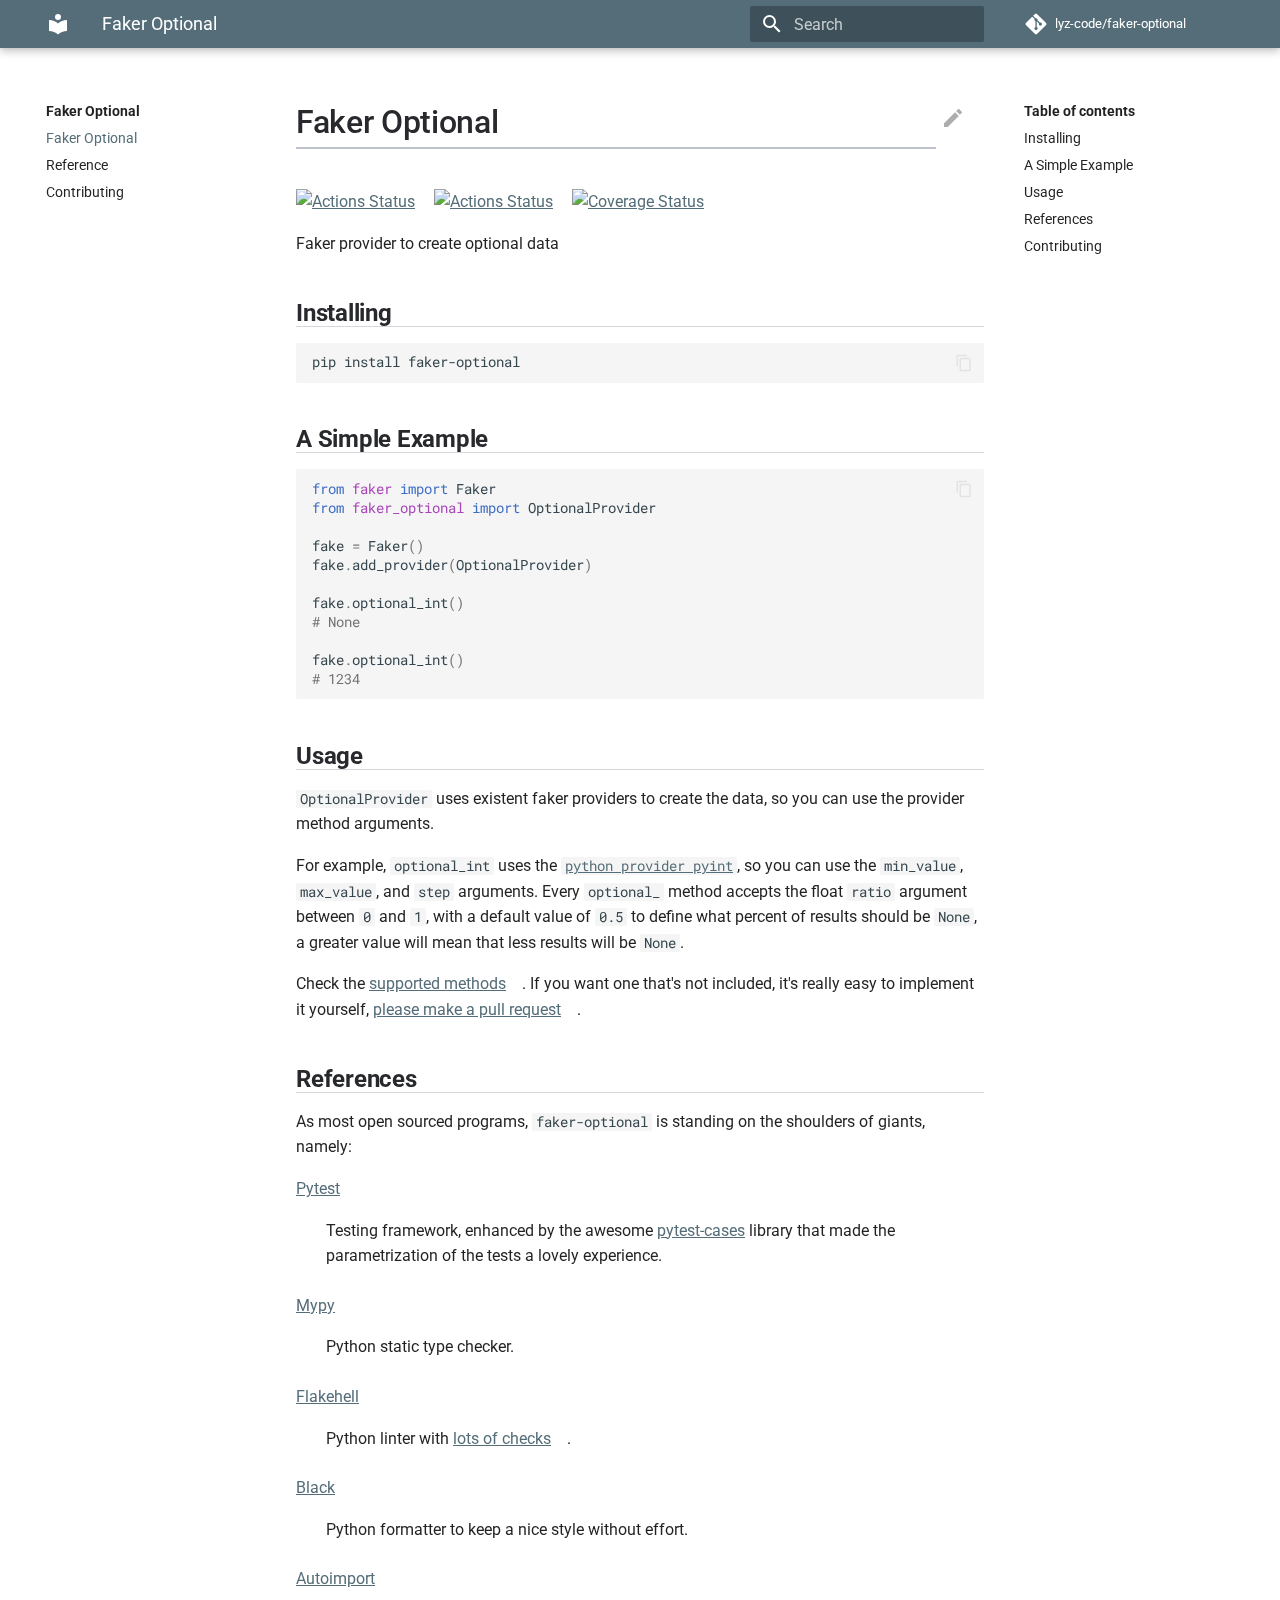
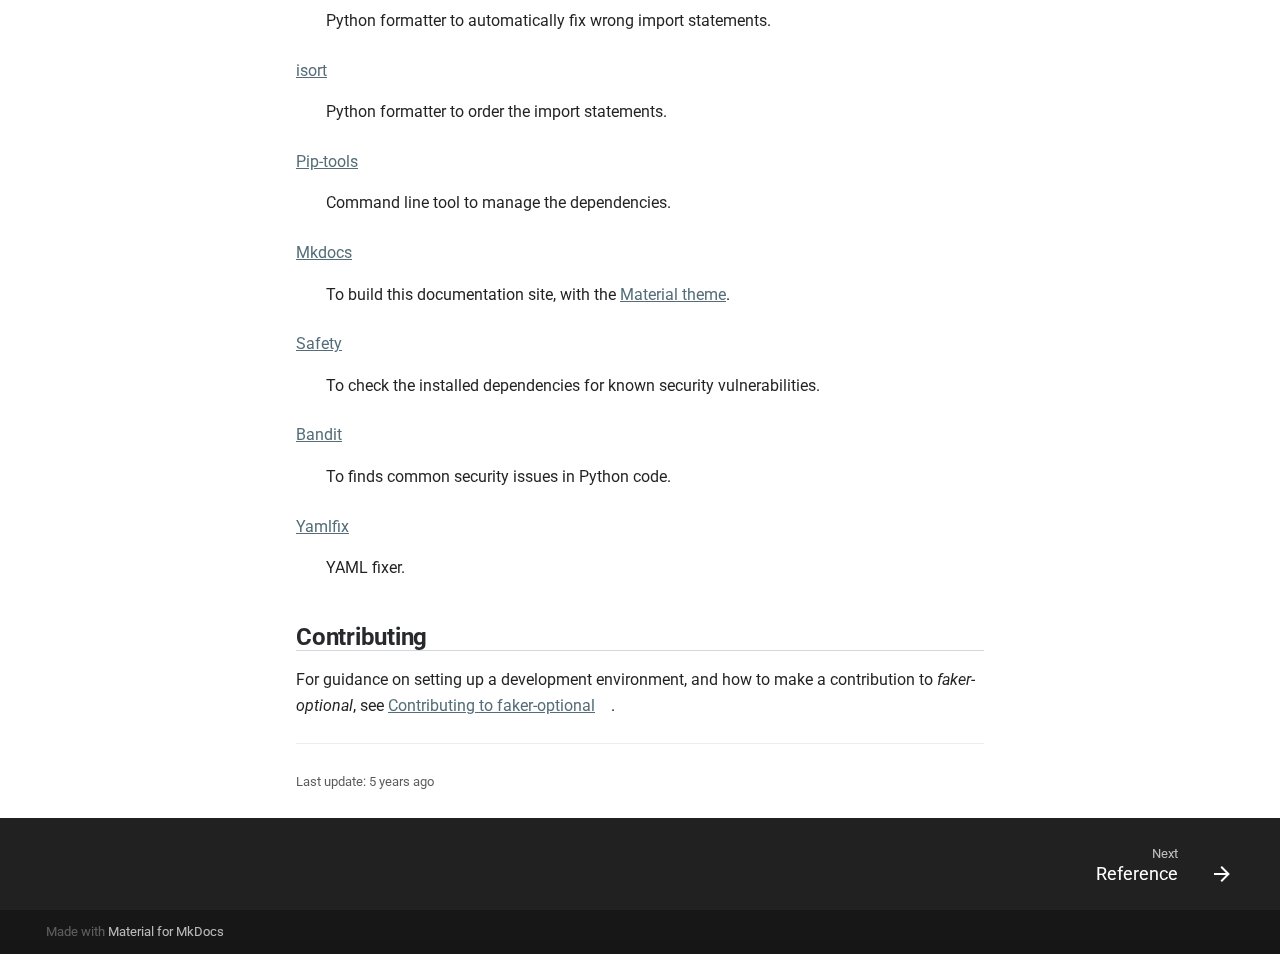
==== index.html @ ac02e81b "deploy: f1f6e47632d9cc00126938aa420ad3fcc6c29270" ====
<!doctype html><html lang=en class=no-js> <head><meta charset=utf-8><meta name=viewport content="width=device-width,initial-scale=1"><meta name=author content=Lyz><link href=https://lyz-code.github.io/faker-optional/ rel=canonical><link rel=icon href=assets/images/favicon.png><meta name=generator content="mkdocs-1.1.2, mkdocs-material-7.1.3"><title>Faker Optional</title><link rel=stylesheet href=assets/stylesheets/main.e35208c4.min.css><link rel=stylesheet href=assets/stylesheets/palette.ef6f36e2.min.css><meta name=theme-color content=#546d78><link rel=preconnect href=https://fonts.gstatic.com crossorigin><link rel=stylesheet href="https://fonts.googleapis.com/css?family=Roboto:300,400,400i,700%7CRoboto+Mono&display=fallback"><style>:root{--md-text-font-family:"Roboto";--md-code-font-family:"Roboto Mono"}</style><link rel=stylesheet href=css/timeago.css><link rel=stylesheet href=assets/_mkdocstrings.css><link rel=stylesheet href=stylesheets/extra.css><link rel=stylesheet href=stylesheets/links.css></head> <body dir=ltr data-md-color-scheme data-md-color-primary=blue-grey data-md-color-accent=light-blue> <script>function __prefix(e){return new URL(".",location).pathname+"."+e}function __get(e,t=localStorage){return JSON.parse(t.getItem(__prefix(e)))}</script> <input class=md-toggle data-md-toggle=drawer type=checkbox id=__drawer autocomplete=off> <input class=md-toggle data-md-toggle=search type=checkbox id=__search autocomplete=off> <label class=md-overlay for=__drawer></label> <div data-md-component=skip> <a href=#installing class=md-skip> Skip to content </a> </div> <div data-md-component=announce> </div> <header class=md-header data-md-component=header> <nav class="md-header__inner md-grid" aria-label=Header> <a href=. title="Faker Optional" class="md-header__button md-logo" aria-label="Faker Optional" data-md-component=logo> <svg xmlns=http://www.w3.org/2000/svg viewbox="0 0 24 24"><path d="M12 8a3 3 0 0 0 3-3 3 3 0 0 0-3-3 3 3 0 0 0-3 3 3 3 0 0 0 3 3m0 3.54C9.64 9.35 6.5 8 3 8v11c3.5 0 6.64 1.35 9 3.54 2.36-2.19 5.5-3.54 9-3.54V8c-3.5 0-6.64 1.35-9 3.54z"/></svg> </a> <label class="md-header__button md-icon" for=__drawer> <svg xmlns=http://www.w3.org/2000/svg viewbox="0 0 24 24"><path d="M3 6h18v2H3V6m0 5h18v2H3v-2m0 5h18v2H3v-2z"/></svg> </label> <div class=md-header__title data-md-component=header-title> <div class=md-header__ellipsis> <div class=md-header__topic> <span class=md-ellipsis> Faker Optional </span> </div> <div class=md-header__topic data-md-component=header-topic> <span class=md-ellipsis> Faker Optional </span> </div> </div> </div> <label class="md-header__button md-icon" for=__search> <svg xmlns=http://www.w3.org/2000/svg viewbox="0 0 24 24"><path d="M9.5 3A6.5 6.5 0 0 1 16 9.5c0 1.61-.59 3.09-1.56 4.23l.27.27h.79l5 5-1.5 1.5-5-5v-.79l-.27-.27A6.516 6.516 0 0 1 9.5 16 6.5 6.5 0 0 1 3 9.5 6.5 6.5 0 0 1 9.5 3m0 2C7 5 5 7 5 9.5S7 14 9.5 14 14 12 14 9.5 12 5 9.5 5z"/></svg> </label> <div class=md-search data-md-component=search role=dialog> <label class=md-search__overlay for=__search></label> <div class=md-search__inner role=search> <form class=md-search__form name=search> <input type=text class=md-search__input name=query aria-label=Search placeholder=Search autocapitalize=off autocorrect=off autocomplete=off spellcheck=false data-md-component=search-query data-md-state=active required> <label class="md-search__icon md-icon" for=__search> <svg xmlns=http://www.w3.org/2000/svg viewbox="0 0 24 24"><path d="M9.5 3A6.5 6.5 0 0 1 16 9.5c0 1.61-.59 3.09-1.56 4.23l.27.27h.79l5 5-1.5 1.5-5-5v-.79l-.27-.27A6.516 6.516 0 0 1 9.5 16 6.5 6.5 0 0 1 3 9.5 6.5 6.5 0 0 1 9.5 3m0 2C7 5 5 7 5 9.5S7 14 9.5 14 14 12 14 9.5 12 5 9.5 5z"/></svg> <svg xmlns=http://www.w3.org/2000/svg viewbox="0 0 24 24"><path d="M20 11v2H8l5.5 5.5-1.42 1.42L4.16 12l7.92-7.92L13.5 5.5 8 11h12z"/></svg> </label> <button type=reset class="md-search__icon md-icon" aria-label=Clear tabindex=-1> <svg xmlns=http://www.w3.org/2000/svg viewbox="0 0 24 24"><path d="M19 6.41 17.59 5 12 10.59 6.41 5 5 6.41 10.59 12 5 17.59 6.41 19 12 13.41 17.59 19 19 17.59 13.41 12 19 6.41z"/></svg> </button> </form> <div class=md-search__output> <div class=md-search__scrollwrap data-md-scrollfix> <div class=md-search-result data-md-component=search-result> <div class=md-search-result__meta> Initializing search </div> <ol class=md-search-result__list></ol> </div> </div> </div> </div> </div> <div class=md-header__source> <a href=https://github.com/lyz-code/faker-optional/ title="Go to repository" class=md-source data-md-component=source> <div class="md-source__icon md-icon"> <svg xmlns=http://www.w3.org/2000/svg viewbox="0 0 448 512"><path d="M439.55 236.05 244 40.45a28.87 28.87 0 0 0-40.81 0l-40.66 40.63 51.52 51.52c27.06-9.14 52.68 16.77 43.39 43.68l49.66 49.66c34.23-11.8 61.18 31 35.47 56.69-26.49 26.49-70.21-2.87-56-37.34L240.22 199v121.85c25.3 12.54 22.26 41.85 9.08 55a34.34 34.34 0 0 1-48.55 0c-17.57-17.6-11.07-46.91 11.25-56v-123c-20.8-8.51-24.6-30.74-18.64-45L142.57 101 8.45 235.14a28.86 28.86 0 0 0 0 40.81l195.61 195.6a28.86 28.86 0 0 0 40.8 0l194.69-194.69a28.86 28.86 0 0 0 0-40.81z"/></svg> </div> <div class=md-source__repository> lyz-code/faker-optional </div> </a> </div> </nav> </header> <div class=md-container data-md-component=container> <main class=md-main data-md-component=main> <div class="md-main__inner md-grid"> <div class="md-sidebar md-sidebar--primary" data-md-component=sidebar data-md-type=navigation> <div class=md-sidebar__scrollwrap> <div class=md-sidebar__inner> <nav class="md-nav md-nav--primary" aria-label=Navigation data-md-level=0> <label class=md-nav__title for=__drawer> <a href=. title="Faker Optional" class="md-nav__button md-logo" aria-label="Faker Optional" data-md-component=logo> <svg xmlns=http://www.w3.org/2000/svg viewbox="0 0 24 24"><path d="M12 8a3 3 0 0 0 3-3 3 3 0 0 0-3-3 3 3 0 0 0-3 3 3 3 0 0 0 3 3m0 3.54C9.64 9.35 6.5 8 3 8v11c3.5 0 6.64 1.35 9 3.54 2.36-2.19 5.5-3.54 9-3.54V8c-3.5 0-6.64 1.35-9 3.54z"/></svg> </a> Faker Optional </label> <div class=md-nav__source> <a href=https://github.com/lyz-code/faker-optional/ title="Go to repository" class=md-source data-md-component=source> <div class="md-source__icon md-icon"> <svg xmlns=http://www.w3.org/2000/svg viewbox="0 0 448 512"><path d="M439.55 236.05 244 40.45a28.87 28.87 0 0 0-40.81 0l-40.66 40.63 51.52 51.52c27.06-9.14 52.68 16.77 43.39 43.68l49.66 49.66c34.23-11.8 61.18 31 35.47 56.69-26.49 26.49-70.21-2.87-56-37.34L240.22 199v121.85c25.3 12.54 22.26 41.85 9.08 55a34.34 34.34 0 0 1-48.55 0c-17.57-17.6-11.07-46.91 11.25-56v-123c-20.8-8.51-24.6-30.74-18.64-45L142.57 101 8.45 235.14a28.86 28.86 0 0 0 0 40.81l195.61 195.6a28.86 28.86 0 0 0 40.8 0l194.69-194.69a28.86 28.86 0 0 0 0-40.81z"/></svg> </div> <div class=md-source__repository> lyz-code/faker-optional </div> </a> </div> <ul class=md-nav__list data-md-scrollfix> <li class="md-nav__item md-nav__item--active"> <input class="md-nav__toggle md-toggle" data-md-toggle=toc type=checkbox id=__toc> <label class="md-nav__link md-nav__link--active" for=__toc> <span class="md-nav__icon md-icon"></span> Faker Optional </label> <a href=. class="md-nav__link md-nav__link--active"> Faker Optional </a> <nav class="md-nav md-nav--secondary" aria-label="Table of contents"> <label class=md-nav__title for=__toc> <span class="md-nav__icon md-icon"></span> Table of contents </label> <ul class=md-nav__list data-md-component=toc data-md-scrollfix> <li class=md-nav__item> <a href=#installing class=md-nav__link> Installing </a> </li> <li class=md-nav__item> <a href=#a-simple-example class=md-nav__link> A Simple Example </a> </li> <li class=md-nav__item> <a href=#usage class=md-nav__link> Usage </a> </li> <li class=md-nav__item> <a href=#references class=md-nav__link> References </a> </li> <li class=md-nav__item> <a href=#contributing class=md-nav__link> Contributing </a> </li> </ul> </nav> </li> <li class=md-nav__item> <a href=reference/ class=md-nav__link> Reference </a> </li> <li class=md-nav__item> <a href=contributing/ class=md-nav__link> Contributing </a> </li> </ul> </nav> </div> </div> </div> <div class="md-sidebar md-sidebar--secondary" data-md-component=sidebar data-md-type=toc> <div class=md-sidebar__scrollwrap> <div class=md-sidebar__inner> <nav class="md-nav md-nav--secondary" aria-label="Table of contents"> <label class=md-nav__title for=__toc> <span class="md-nav__icon md-icon"></span> Table of contents </label> <ul class=md-nav__list data-md-component=toc data-md-scrollfix> <li class=md-nav__item> <a href=#installing class=md-nav__link> Installing </a> </li> <li class=md-nav__item> <a href=#a-simple-example class=md-nav__link> A Simple Example </a> </li> <li class=md-nav__item> <a href=#usage class=md-nav__link> Usage </a> </li> <li class=md-nav__item> <a href=#references class=md-nav__link> References </a> </li> <li class=md-nav__item> <a href=#contributing class=md-nav__link> Contributing </a> </li> </ul> </nav> </div> </div> </div> <div class=md-content data-md-component=content> <article class="md-content__inner md-typeset"> <a href=https://github.com/lyz-code/faker-optional/edit/master/docs/index.md title="Edit this page" class="md-content__button md-icon"> <svg xmlns=http://www.w3.org/2000/svg viewbox="0 0 24 24"><path d="M20.71 7.04c.39-.39.39-1.04 0-1.41l-2.34-2.34c-.37-.39-1.02-.39-1.41 0l-1.84 1.83 3.75 3.75M3 17.25V21h3.75L17.81 9.93l-3.75-3.75L3 17.25z"/></svg> </a> <h1>Faker Optional</h1> <p><a href=https://github.com/lyz-code/faker-optional/actions><img alt="Actions Status" src=https://github.com/lyz-code/faker-optional/workflows/Tests/badge.svg></a> <a href=https://github.com/lyz-code/faker-optional/actions><img alt="Actions Status" src=https://github.com/lyz-code/faker-optional/workflows/Build/badge.svg></a> <a href="https://coveralls.io/github/lyz-code/faker-optional?branch=master"><img alt="Coverage Status" src="https://coveralls.io/repos/github/lyz-code/faker-optional/badge.svg?branch=master"></a></p> <p>Faker provider to create optional data</p> <h2 id=installing>Installing<a class=headerlink href=#installing title="Permanent link">&para;</a></h2> <div class=highlight><pre><span></span><code>pip install faker-optional
</code></pre></div> <h2 id=a-simple-example>A Simple Example<a class=headerlink href=#a-simple-example title="Permanent link">&para;</a></h2> <div class=highlight><pre><span></span><code><span class=kn>from</span> <span class=nn>faker</span> <span class=kn>import</span> <span class=n>Faker</span>
<span class=kn>from</span> <span class=nn>faker_optional</span> <span class=kn>import</span> <span class=n>OptionalProvider</span>

<span class=n>fake</span> <span class=o>=</span> <span class=n>Faker</span><span class=p>()</span>
<span class=n>fake</span><span class=o>.</span><span class=n>add_provider</span><span class=p>(</span><span class=n>OptionalProvider</span><span class=p>)</span>

<span class=n>fake</span><span class=o>.</span><span class=n>optional_int</span><span class=p>()</span>
<span class=c1># None</span>

<span class=n>fake</span><span class=o>.</span><span class=n>optional_int</span><span class=p>()</span>
<span class=c1># 1234</span>
</code></pre></div> <h2 id=usage>Usage<a class=headerlink href=#usage title="Permanent link">&para;</a></h2> <p><code>OptionalProvider</code> uses existent faker providers to create the data, so you can use the provider method arguments.</p> <p>For example, <code>optional_int</code> uses the <a href=https://faker.readthedocs.io/en/master/providers/faker.providers.python.html#faker.providers.python.Provider.pyint><code>python provider pyint</code></a>, so you can use the <code>min_value</code>, <code>max_value</code>, and <code>step</code> arguments. Every <code>optional_</code> method accepts the float <code>ratio</code> argument between <code>0</code> and <code>1</code>, with a default value of <code>0.5</code> to define what percent of results should be <code>None</code>, a greater value will mean that less results will be <code>None</code>.</p> <p>Check the <a href=reference/ >supported methods</a>. If you want one that's not included, it's really easy to implement it yourself, <a href=contributing/ >please make a pull request</a>.</p> <h2 id=references>References<a class=headerlink href=#references title="Permanent link">&para;</a></h2> <p>As most open sourced programs, <code>faker-optional</code> is standing on the shoulders of giants, namely:</p> <dl> <dt><a href=https://docs.pytest.org/en/latest>Pytest</a></dt> <dd>Testing framework, enhanced by the awesome <a href=https://smarie.github.io/python-pytest-cases/ >pytest-cases</a> library that made the parametrization of the tests a lovely experience.</dd> <dt><a href=https://mypy.readthedocs.io/en/stable/ >Mypy</a></dt> <dd>Python static type checker.</dd> <dt><a href=https://github.com/life4/flakehell>Flakehell</a></dt> <dd>Python linter with <a href=https://lyz-code.github.io/blue-book/devops/flakehell/#plugins>lots of checks</a>.</dd> <dt><a href=https://black.readthedocs.io/en/stable/ >Black</a></dt> <dd>Python formatter to keep a nice style without effort.</dd> <dt><a href=https://github.com/lyz-code/autoimport>Autoimport</a></dt> <dd>Python formatter to automatically fix wrong import statements.</dd> <dt><a href=https://github.com/timothycrosley/isort>isort</a></dt> <dd>Python formatter to order the import statements.</dd> <dt><a href=https://github.com/jazzband/pip-tools>Pip-tools</a></dt> <dd>Command line tool to manage the dependencies.</dd> <dt><a href=https://www.mkdocs.org/ >Mkdocs</a></dt> <dd>To build this documentation site, with the <a href=https://squidfunk.github.io/mkdocs-material>Material theme</a>.</dd> <dt><a href=https://github.com/pyupio/safety>Safety</a></dt> <dd>To check the installed dependencies for known security vulnerabilities.</dd> <dt><a href=https://bandit.readthedocs.io/en/latest/ >Bandit</a></dt> <dd>To finds common security issues in Python code.</dd> <dt><a href=https://github.com/lyz-code/yamlfix>Yamlfix</a></dt> <dd>YAML fixer.</dd> </dl> <h2 id=contributing>Contributing<a class=headerlink href=#contributing title="Permanent link">&para;</a></h2> <p>For guidance on setting up a development environment, and how to make a contribution to <em>faker-optional</em>, see <a href=https://lyz-code.github.io/faker-optional/contributing>Contributing to faker-optional</a>.</p> <hr> <div class=md-source-date> <small> Last update: <span class="git-revision-date-localized-plugin git-revision-date-localized-plugin-timeago"><span class=timeago datetime=2021-04-25T13:46:10+00:00 locale=en></span></span><span class="git-revision-date-localized-plugin git-revision-date-localized-plugin-iso_date">2021-04-25</span> </small> </div> </article> </div> </div> </main> <footer class=md-footer> <nav class="md-footer__inner md-grid" aria-label=Footer> <a href=reference/ class="md-footer__link md-footer__link--next" rel=next> <div class=md-footer__title> <div class=md-ellipsis> <span class=md-footer__direction> Next </span> Reference </div> </div> <div class="md-footer__button md-icon"> <svg xmlns=http://www.w3.org/2000/svg viewbox="0 0 24 24"><path d="M4 11v2h12l-5.5 5.5 1.42 1.42L19.84 12l-7.92-7.92L10.5 5.5 16 11H4z"/></svg> </div> </a> </nav> <div class="md-footer-meta md-typeset"> <div class="md-footer-meta__inner md-grid"> <div class=md-footer-copyright> Made with <a href=https://squidfunk.github.io/mkdocs-material/ target=_blank rel=noopener> Material for MkDocs </a> </div> </div> </div> </footer> </div> <div class=md-dialog data-md-component=dialog> <div class="md-dialog__inner md-typeset"></div> </div> <script id=__config type=application/json>{"base": ".", "features": ["navigation.instant"], "translations": {"clipboard.copy": "Copy to clipboard", "clipboard.copied": "Copied to clipboard", "search.config.lang": "en", "search.config.pipeline": "trimmer, stopWordFilter", "search.config.separator": "[\\s\\-]+", "search.placeholder": "Search", "search.result.placeholder": "Type to start searching", "search.result.none": "No matching documents", "search.result.one": "1 matching document", "search.result.other": "# matching documents", "search.result.more.one": "1 more on this page", "search.result.more.other": "# more on this page", "search.result.term.missing": "Missing"}, "search": "assets/javascripts/workers/search.fe42c31b.min.js", "version": null}</script> <script src=assets/javascripts/bundle.4ea5477f.min.js></script> <script src=js/timeago.min.js></script> <script src=js/timeago_mkdocs_material.js></script> </body> </html>
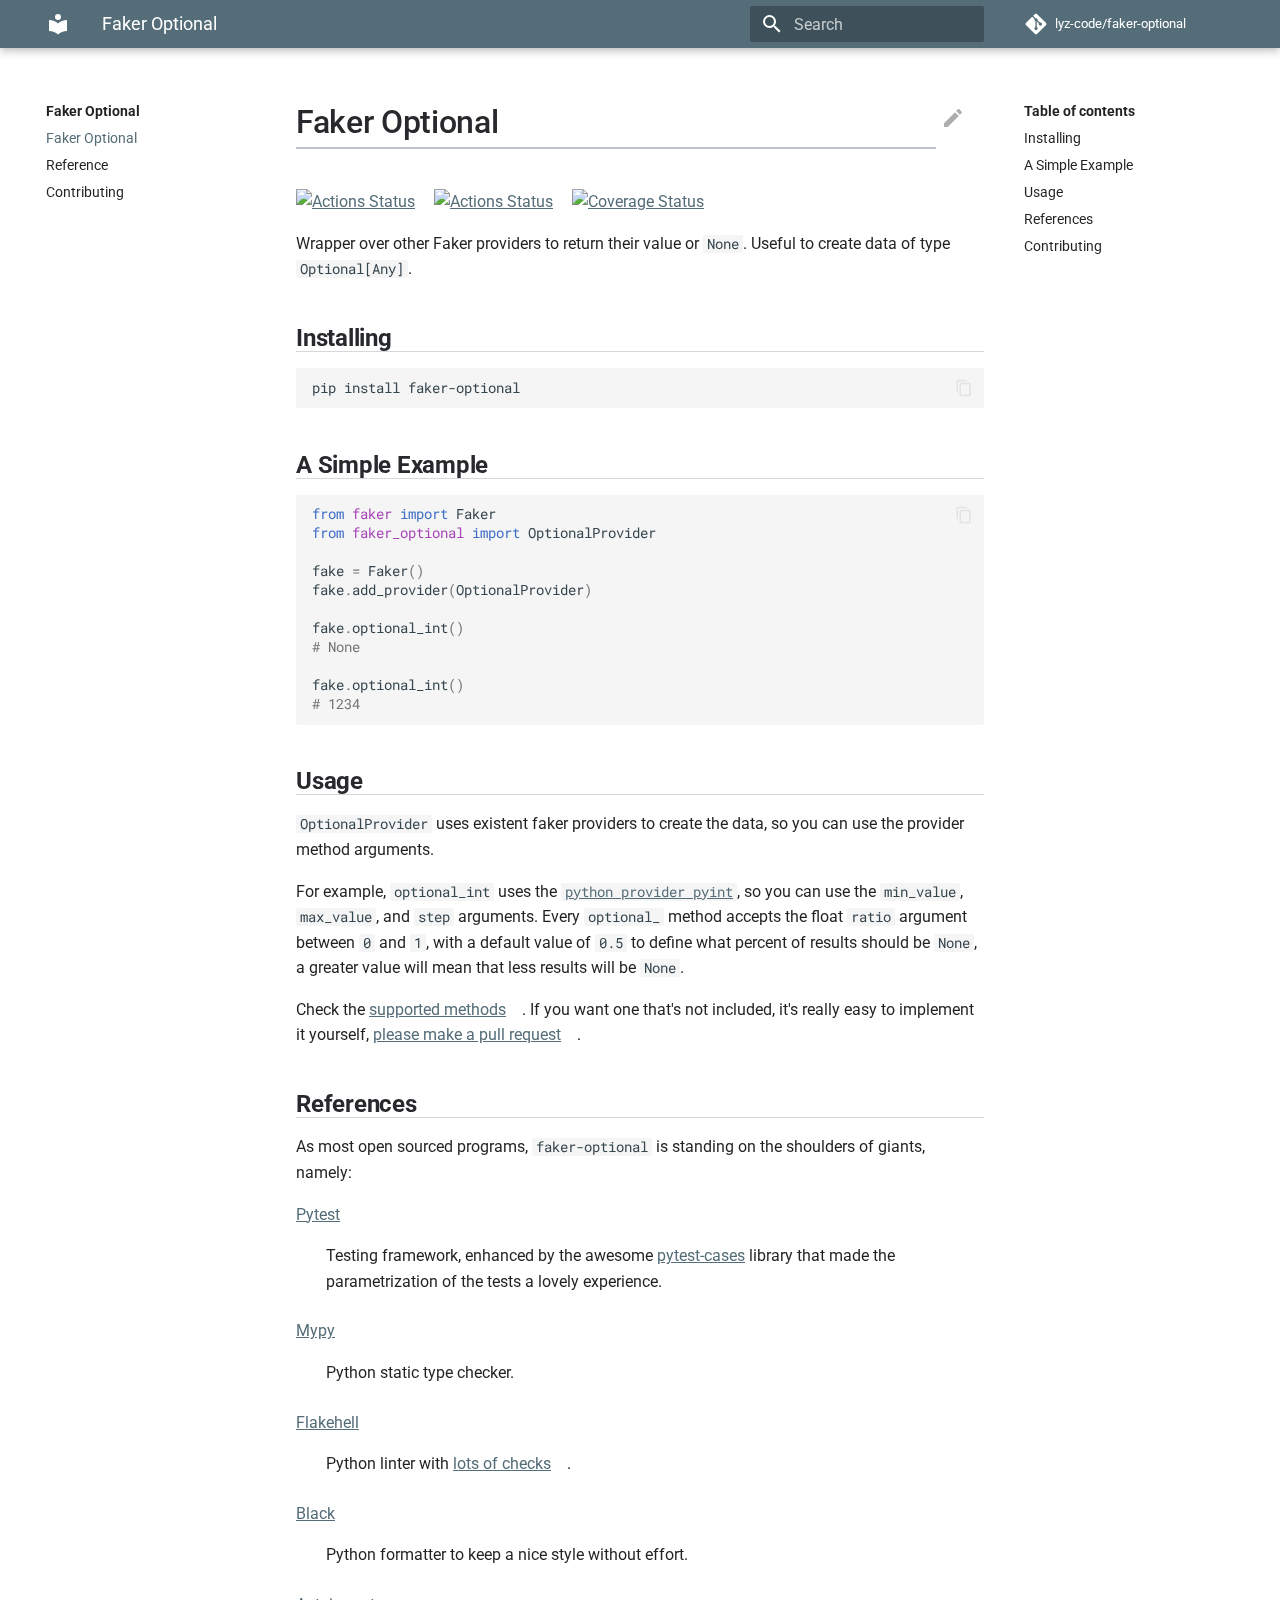
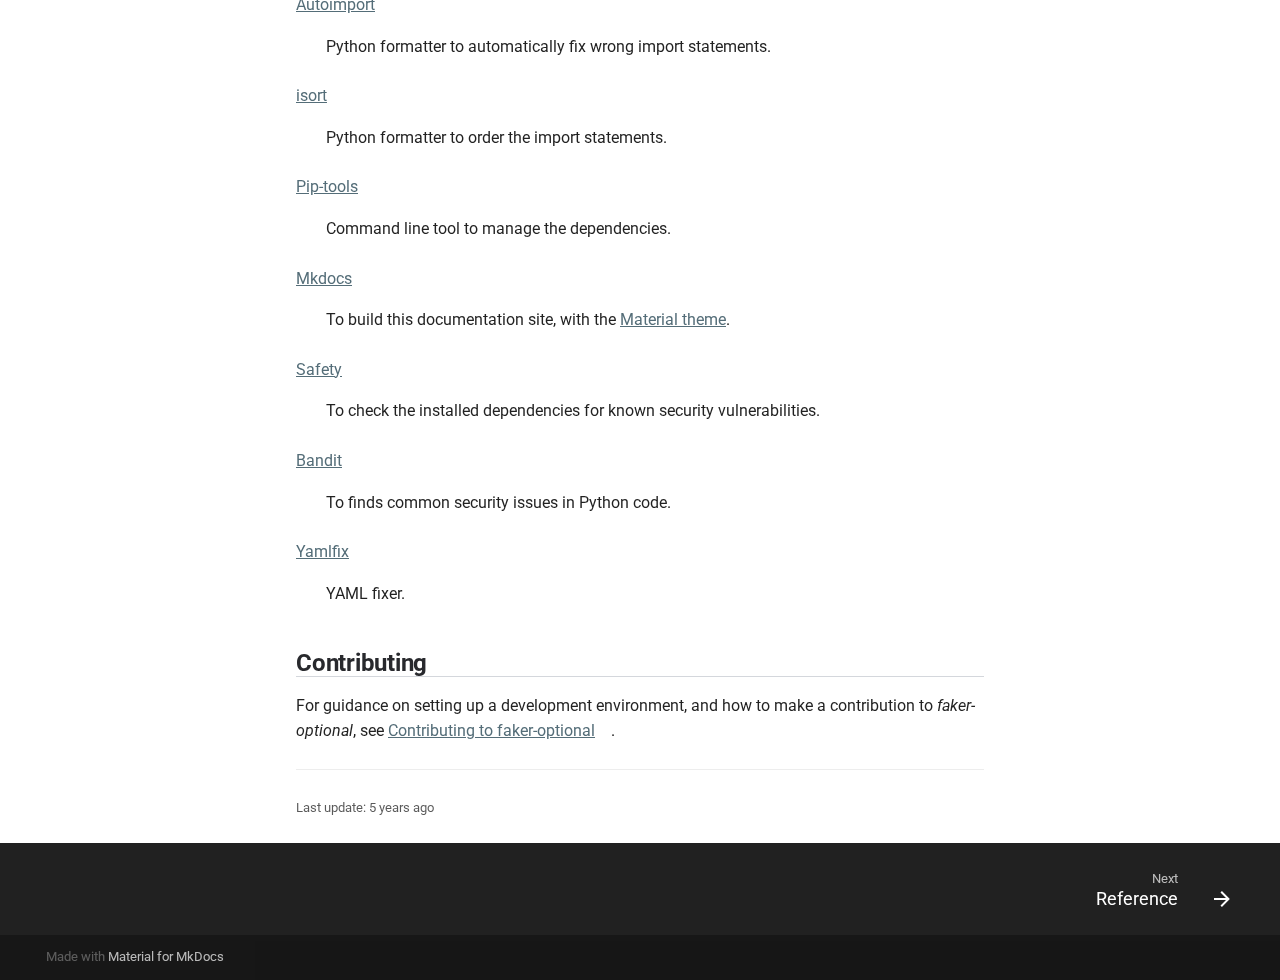
==== commit 80925662: "deploy: a18119396af9d27dcc4d54a76c388aeef1f37b7b" ====
--- a/index.html
+++ b/index.html
@@ -1,4 +1,4 @@
-<!doctype html><html lang=en class=no-js> <head><meta charset=utf-8><meta name=viewport content="width=device-width,initial-scale=1"><meta name=author content=Lyz><link href=https://lyz-code.github.io/faker-optional/ rel=canonical><link rel=icon href=assets/images/favicon.png><meta name=generator content="mkdocs-1.1.2, mkdocs-material-7.1.3"><title>Faker Optional</title><link rel=stylesheet href=assets/stylesheets/main.e35208c4.min.css><link rel=stylesheet href=assets/stylesheets/palette.ef6f36e2.min.css><meta name=theme-color content=#546d78><link rel=preconnect href=https://fonts.gstatic.com crossorigin><link rel=stylesheet href="https://fonts.googleapis.com/css?family=Roboto:300,400,400i,700%7CRoboto+Mono&display=fallback"><style>:root{--md-text-font-family:"Roboto";--md-code-font-family:"Roboto Mono"}</style><link rel=stylesheet href=css/timeago.css><link rel=stylesheet href=assets/_mkdocstrings.css><link rel=stylesheet href=stylesheets/extra.css><link rel=stylesheet href=stylesheets/links.css></head> <body dir=ltr data-md-color-scheme data-md-color-primary=blue-grey data-md-color-accent=light-blue> <script>function __prefix(e){return new URL(".",location).pathname+"."+e}function __get(e,t=localStorage){return JSON.parse(t.getItem(__prefix(e)))}</script> <input class=md-toggle data-md-toggle=drawer type=checkbox id=__drawer autocomplete=off> <input class=md-toggle data-md-toggle=search type=checkbox id=__search autocomplete=off> <label class=md-overlay for=__drawer></label> <div data-md-component=skip> <a href=#installing class=md-skip> Skip to content </a> </div> <div data-md-component=announce> </div> <header class=md-header data-md-component=header> <nav class="md-header__inner md-grid" aria-label=Header> <a href=. title="Faker Optional" class="md-header__button md-logo" aria-label="Faker Optional" data-md-component=logo> <svg xmlns=http://www.w3.org/2000/svg viewbox="0 0 24 24"><path d="M12 8a3 3 0 0 0 3-3 3 3 0 0 0-3-3 3 3 0 0 0-3 3 3 3 0 0 0 3 3m0 3.54C9.64 9.35 6.5 8 3 8v11c3.5 0 6.64 1.35 9 3.54 2.36-2.19 5.5-3.54 9-3.54V8c-3.5 0-6.64 1.35-9 3.54z"/></svg> </a> <label class="md-header__button md-icon" for=__drawer> <svg xmlns=http://www.w3.org/2000/svg viewbox="0 0 24 24"><path d="M3 6h18v2H3V6m0 5h18v2H3v-2m0 5h18v2H3v-2z"/></svg> </label> <div class=md-header__title data-md-component=header-title> <div class=md-header__ellipsis> <div class=md-header__topic> <span class=md-ellipsis> Faker Optional </span> </div> <div class=md-header__topic data-md-component=header-topic> <span class=md-ellipsis> Faker Optional </span> </div> </div> </div> <label class="md-header__button md-icon" for=__search> <svg xmlns=http://www.w3.org/2000/svg viewbox="0 0 24 24"><path d="M9.5 3A6.5 6.5 0 0 1 16 9.5c0 1.61-.59 3.09-1.56 4.23l.27.27h.79l5 5-1.5 1.5-5-5v-.79l-.27-.27A6.516 6.516 0 0 1 9.5 16 6.5 6.5 0 0 1 3 9.5 6.5 6.5 0 0 1 9.5 3m0 2C7 5 5 7 5 9.5S7 14 9.5 14 14 12 14 9.5 12 5 9.5 5z"/></svg> </label> <div class=md-search data-md-component=search role=dialog> <label class=md-search__overlay for=__search></label> <div class=md-search__inner role=search> <form class=md-search__form name=search> <input type=text class=md-search__input name=query aria-label=Search placeholder=Search autocapitalize=off autocorrect=off autocomplete=off spellcheck=false data-md-component=search-query data-md-state=active required> <label class="md-search__icon md-icon" for=__search> <svg xmlns=http://www.w3.org/2000/svg viewbox="0 0 24 24"><path d="M9.5 3A6.5 6.5 0 0 1 16 9.5c0 1.61-.59 3.09-1.56 4.23l.27.27h.79l5 5-1.5 1.5-5-5v-.79l-.27-.27A6.516 6.516 0 0 1 9.5 16 6.5 6.5 0 0 1 3 9.5 6.5 6.5 0 0 1 9.5 3m0 2C7 5 5 7 5 9.5S7 14 9.5 14 14 12 14 9.5 12 5 9.5 5z"/></svg> <svg xmlns=http://www.w3.org/2000/svg viewbox="0 0 24 24"><path d="M20 11v2H8l5.5 5.5-1.42 1.42L4.16 12l7.92-7.92L13.5 5.5 8 11h12z"/></svg> </label> <button type=reset class="md-search__icon md-icon" aria-label=Clear tabindex=-1> <svg xmlns=http://www.w3.org/2000/svg viewbox="0 0 24 24"><path d="M19 6.41 17.59 5 12 10.59 6.41 5 5 6.41 10.59 12 5 17.59 6.41 19 12 13.41 17.59 19 19 17.59 13.41 12 19 6.41z"/></svg> </button> </form> <div class=md-search__output> <div class=md-search__scrollwrap data-md-scrollfix> <div class=md-search-result data-md-component=search-result> <div class=md-search-result__meta> Initializing search </div> <ol class=md-search-result__list></ol> </div> </div> </div> </div> </div> <div class=md-header__source> <a href=https://github.com/lyz-code/faker-optional/ title="Go to repository" class=md-source data-md-component=source> <div class="md-source__icon md-icon"> <svg xmlns=http://www.w3.org/2000/svg viewbox="0 0 448 512"><path d="M439.55 236.05 244 40.45a28.87 28.87 0 0 0-40.81 0l-40.66 40.63 51.52 51.52c27.06-9.14 52.68 16.77 43.39 43.68l49.66 49.66c34.23-11.8 61.18 31 35.47 56.69-26.49 26.49-70.21-2.87-56-37.34L240.22 199v121.85c25.3 12.54 22.26 41.85 9.08 55a34.34 34.34 0 0 1-48.55 0c-17.57-17.6-11.07-46.91 11.25-56v-123c-20.8-8.51-24.6-30.74-18.64-45L142.57 101 8.45 235.14a28.86 28.86 0 0 0 0 40.81l195.61 195.6a28.86 28.86 0 0 0 40.8 0l194.69-194.69a28.86 28.86 0 0 0 0-40.81z"/></svg> </div> <div class=md-source__repository> lyz-code/faker-optional </div> </a> </div> </nav> </header> <div class=md-container data-md-component=container> <main class=md-main data-md-component=main> <div class="md-main__inner md-grid"> <div class="md-sidebar md-sidebar--primary" data-md-component=sidebar data-md-type=navigation> <div class=md-sidebar__scrollwrap> <div class=md-sidebar__inner> <nav class="md-nav md-nav--primary" aria-label=Navigation data-md-level=0> <label class=md-nav__title for=__drawer> <a href=. title="Faker Optional" class="md-nav__button md-logo" aria-label="Faker Optional" data-md-component=logo> <svg xmlns=http://www.w3.org/2000/svg viewbox="0 0 24 24"><path d="M12 8a3 3 0 0 0 3-3 3 3 0 0 0-3-3 3 3 0 0 0-3 3 3 3 0 0 0 3 3m0 3.54C9.64 9.35 6.5 8 3 8v11c3.5 0 6.64 1.35 9 3.54 2.36-2.19 5.5-3.54 9-3.54V8c-3.5 0-6.64 1.35-9 3.54z"/></svg> </a> Faker Optional </label> <div class=md-nav__source> <a href=https://github.com/lyz-code/faker-optional/ title="Go to repository" class=md-source data-md-component=source> <div class="md-source__icon md-icon"> <svg xmlns=http://www.w3.org/2000/svg viewbox="0 0 448 512"><path d="M439.55 236.05 244 40.45a28.87 28.87 0 0 0-40.81 0l-40.66 40.63 51.52 51.52c27.06-9.14 52.68 16.77 43.39 43.68l49.66 49.66c34.23-11.8 61.18 31 35.47 56.69-26.49 26.49-70.21-2.87-56-37.34L240.22 199v121.85c25.3 12.54 22.26 41.85 9.08 55a34.34 34.34 0 0 1-48.55 0c-17.57-17.6-11.07-46.91 11.25-56v-123c-20.8-8.51-24.6-30.74-18.64-45L142.57 101 8.45 235.14a28.86 28.86 0 0 0 0 40.81l195.61 195.6a28.86 28.86 0 0 0 40.8 0l194.69-194.69a28.86 28.86 0 0 0 0-40.81z"/></svg> </div> <div class=md-source__repository> lyz-code/faker-optional </div> </a> </div> <ul class=md-nav__list data-md-scrollfix> <li class="md-nav__item md-nav__item--active"> <input class="md-nav__toggle md-toggle" data-md-toggle=toc type=checkbox id=__toc> <label class="md-nav__link md-nav__link--active" for=__toc> <span class="md-nav__icon md-icon"></span> Faker Optional </label> <a href=. class="md-nav__link md-nav__link--active"> Faker Optional </a> <nav class="md-nav md-nav--secondary" aria-label="Table of contents"> <label class=md-nav__title for=__toc> <span class="md-nav__icon md-icon"></span> Table of contents </label> <ul class=md-nav__list data-md-component=toc data-md-scrollfix> <li class=md-nav__item> <a href=#installing class=md-nav__link> Installing </a> </li> <li class=md-nav__item> <a href=#a-simple-example class=md-nav__link> A Simple Example </a> </li> <li class=md-nav__item> <a href=#usage class=md-nav__link> Usage </a> </li> <li class=md-nav__item> <a href=#references class=md-nav__link> References </a> </li> <li class=md-nav__item> <a href=#contributing class=md-nav__link> Contributing </a> </li> </ul> </nav> </li> <li class=md-nav__item> <a href=reference/ class=md-nav__link> Reference </a> </li> <li class=md-nav__item> <a href=contributing/ class=md-nav__link> Contributing </a> </li> </ul> </nav> </div> </div> </div> <div class="md-sidebar md-sidebar--secondary" data-md-component=sidebar data-md-type=toc> <div class=md-sidebar__scrollwrap> <div class=md-sidebar__inner> <nav class="md-nav md-nav--secondary" aria-label="Table of contents"> <label class=md-nav__title for=__toc> <span class="md-nav__icon md-icon"></span> Table of contents </label> <ul class=md-nav__list data-md-component=toc data-md-scrollfix> <li class=md-nav__item> <a href=#installing class=md-nav__link> Installing </a> </li> <li class=md-nav__item> <a href=#a-simple-example class=md-nav__link> A Simple Example </a> </li> <li class=md-nav__item> <a href=#usage class=md-nav__link> Usage </a> </li> <li class=md-nav__item> <a href=#references class=md-nav__link> References </a> </li> <li class=md-nav__item> <a href=#contributing class=md-nav__link> Contributing </a> </li> </ul> </nav> </div> </div> </div> <div class=md-content data-md-component=content> <article class="md-content__inner md-typeset"> <a href=https://github.com/lyz-code/faker-optional/edit/master/docs/index.md title="Edit this page" class="md-content__button md-icon"> <svg xmlns=http://www.w3.org/2000/svg viewbox="0 0 24 24"><path d="M20.71 7.04c.39-.39.39-1.04 0-1.41l-2.34-2.34c-.37-.39-1.02-.39-1.41 0l-1.84 1.83 3.75 3.75M3 17.25V21h3.75L17.81 9.93l-3.75-3.75L3 17.25z"/></svg> </a> <h1>Faker Optional</h1> <p><a href=https://github.com/lyz-code/faker-optional/actions><img alt="Actions Status" src=https://github.com/lyz-code/faker-optional/workflows/Tests/badge.svg></a> <a href=https://github.com/lyz-code/faker-optional/actions><img alt="Actions Status" src=https://github.com/lyz-code/faker-optional/workflows/Build/badge.svg></a> <a href="https://coveralls.io/github/lyz-code/faker-optional?branch=master"><img alt="Coverage Status" src="https://coveralls.io/repos/github/lyz-code/faker-optional/badge.svg?branch=master"></a></p> <p>Faker provider to create optional data</p> <h2 id=installing>Installing<a class=headerlink href=#installing title="Permanent link">&para;</a></h2> <div class=highlight><pre><span></span><code>pip install faker-optional
+<!doctype html><html lang=en class=no-js> <head><meta charset=utf-8><meta name=viewport content="width=device-width,initial-scale=1"><meta name=author content=Lyz><link href=https://lyz-code.github.io/faker-optional/ rel=canonical><link rel=icon href=assets/images/favicon.png><meta name=generator content="mkdocs-1.1.2, mkdocs-material-7.1.3"><title>Faker Optional</title><link rel=stylesheet href=assets/stylesheets/main.e35208c4.min.css><link rel=stylesheet href=assets/stylesheets/palette.ef6f36e2.min.css><meta name=theme-color content=#546d78><link rel=preconnect href=https://fonts.gstatic.com crossorigin><link rel=stylesheet href="https://fonts.googleapis.com/css?family=Roboto:300,400,400i,700%7CRoboto+Mono&display=fallback"><style>:root{--md-text-font-family:"Roboto";--md-code-font-family:"Roboto Mono"}</style><link rel=stylesheet href=css/timeago.css><link rel=stylesheet href=assets/_mkdocstrings.css><link rel=stylesheet href=stylesheets/extra.css><link rel=stylesheet href=stylesheets/links.css></head> <body dir=ltr data-md-color-scheme data-md-color-primary=blue-grey data-md-color-accent=light-blue> <script>function __prefix(e){return new URL(".",location).pathname+"."+e}function __get(e,t=localStorage){return JSON.parse(t.getItem(__prefix(e)))}</script> <input class=md-toggle data-md-toggle=drawer type=checkbox id=__drawer autocomplete=off> <input class=md-toggle data-md-toggle=search type=checkbox id=__search autocomplete=off> <label class=md-overlay for=__drawer></label> <div data-md-component=skip> <a href=#installing class=md-skip> Skip to content </a> </div> <div data-md-component=announce> </div> <header class=md-header data-md-component=header> <nav class="md-header__inner md-grid" aria-label=Header> <a href=. title="Faker Optional" class="md-header__button md-logo" aria-label="Faker Optional" data-md-component=logo> <svg xmlns=http://www.w3.org/2000/svg viewbox="0 0 24 24"><path d="M12 8a3 3 0 0 0 3-3 3 3 0 0 0-3-3 3 3 0 0 0-3 3 3 3 0 0 0 3 3m0 3.54C9.64 9.35 6.5 8 3 8v11c3.5 0 6.64 1.35 9 3.54 2.36-2.19 5.5-3.54 9-3.54V8c-3.5 0-6.64 1.35-9 3.54z"/></svg> </a> <label class="md-header__button md-icon" for=__drawer> <svg xmlns=http://www.w3.org/2000/svg viewbox="0 0 24 24"><path d="M3 6h18v2H3V6m0 5h18v2H3v-2m0 5h18v2H3v-2z"/></svg> </label> <div class=md-header__title data-md-component=header-title> <div class=md-header__ellipsis> <div class=md-header__topic> <span class=md-ellipsis> Faker Optional </span> </div> <div class=md-header__topic data-md-component=header-topic> <span class=md-ellipsis> Faker Optional </span> </div> </div> </div> <label class="md-header__button md-icon" for=__search> <svg xmlns=http://www.w3.org/2000/svg viewbox="0 0 24 24"><path d="M9.5 3A6.5 6.5 0 0 1 16 9.5c0 1.61-.59 3.09-1.56 4.23l.27.27h.79l5 5-1.5 1.5-5-5v-.79l-.27-.27A6.516 6.516 0 0 1 9.5 16 6.5 6.5 0 0 1 3 9.5 6.5 6.5 0 0 1 9.5 3m0 2C7 5 5 7 5 9.5S7 14 9.5 14 14 12 14 9.5 12 5 9.5 5z"/></svg> </label> <div class=md-search data-md-component=search role=dialog> <label class=md-search__overlay for=__search></label> <div class=md-search__inner role=search> <form class=md-search__form name=search> <input type=text class=md-search__input name=query aria-label=Search placeholder=Search autocapitalize=off autocorrect=off autocomplete=off spellcheck=false data-md-component=search-query data-md-state=active required> <label class="md-search__icon md-icon" for=__search> <svg xmlns=http://www.w3.org/2000/svg viewbox="0 0 24 24"><path d="M9.5 3A6.5 6.5 0 0 1 16 9.5c0 1.61-.59 3.09-1.56 4.23l.27.27h.79l5 5-1.5 1.5-5-5v-.79l-.27-.27A6.516 6.516 0 0 1 9.5 16 6.5 6.5 0 0 1 3 9.5 6.5 6.5 0 0 1 9.5 3m0 2C7 5 5 7 5 9.5S7 14 9.5 14 14 12 14 9.5 12 5 9.5 5z"/></svg> <svg xmlns=http://www.w3.org/2000/svg viewbox="0 0 24 24"><path d="M20 11v2H8l5.5 5.5-1.42 1.42L4.16 12l7.92-7.92L13.5 5.5 8 11h12z"/></svg> </label> <button type=reset class="md-search__icon md-icon" aria-label=Clear tabindex=-1> <svg xmlns=http://www.w3.org/2000/svg viewbox="0 0 24 24"><path d="M19 6.41 17.59 5 12 10.59 6.41 5 5 6.41 10.59 12 5 17.59 6.41 19 12 13.41 17.59 19 19 17.59 13.41 12 19 6.41z"/></svg> </button> </form> <div class=md-search__output> <div class=md-search__scrollwrap data-md-scrollfix> <div class=md-search-result data-md-component=search-result> <div class=md-search-result__meta> Initializing search </div> <ol class=md-search-result__list></ol> </div> </div> </div> </div> </div> <div class=md-header__source> <a href=https://github.com/lyz-code/faker-optional/ title="Go to repository" class=md-source data-md-component=source> <div class="md-source__icon md-icon"> <svg xmlns=http://www.w3.org/2000/svg viewbox="0 0 448 512"><path d="M439.55 236.05 244 40.45a28.87 28.87 0 0 0-40.81 0l-40.66 40.63 51.52 51.52c27.06-9.14 52.68 16.77 43.39 43.68l49.66 49.66c34.23-11.8 61.18 31 35.47 56.69-26.49 26.49-70.21-2.87-56-37.34L240.22 199v121.85c25.3 12.54 22.26 41.85 9.08 55a34.34 34.34 0 0 1-48.55 0c-17.57-17.6-11.07-46.91 11.25-56v-123c-20.8-8.51-24.6-30.74-18.64-45L142.57 101 8.45 235.14a28.86 28.86 0 0 0 0 40.81l195.61 195.6a28.86 28.86 0 0 0 40.8 0l194.69-194.69a28.86 28.86 0 0 0 0-40.81z"/></svg> </div> <div class=md-source__repository> lyz-code/faker-optional </div> </a> </div> </nav> </header> <div class=md-container data-md-component=container> <main class=md-main data-md-component=main> <div class="md-main__inner md-grid"> <div class="md-sidebar md-sidebar--primary" data-md-component=sidebar data-md-type=navigation> <div class=md-sidebar__scrollwrap> <div class=md-sidebar__inner> <nav class="md-nav md-nav--primary" aria-label=Navigation data-md-level=0> <label class=md-nav__title for=__drawer> <a href=. title="Faker Optional" class="md-nav__button md-logo" aria-label="Faker Optional" data-md-component=logo> <svg xmlns=http://www.w3.org/2000/svg viewbox="0 0 24 24"><path d="M12 8a3 3 0 0 0 3-3 3 3 0 0 0-3-3 3 3 0 0 0-3 3 3 3 0 0 0 3 3m0 3.54C9.64 9.35 6.5 8 3 8v11c3.5 0 6.64 1.35 9 3.54 2.36-2.19 5.5-3.54 9-3.54V8c-3.5 0-6.64 1.35-9 3.54z"/></svg> </a> Faker Optional </label> <div class=md-nav__source> <a href=https://github.com/lyz-code/faker-optional/ title="Go to repository" class=md-source data-md-component=source> <div class="md-source__icon md-icon"> <svg xmlns=http://www.w3.org/2000/svg viewbox="0 0 448 512"><path d="M439.55 236.05 244 40.45a28.87 28.87 0 0 0-40.81 0l-40.66 40.63 51.52 51.52c27.06-9.14 52.68 16.77 43.39 43.68l49.66 49.66c34.23-11.8 61.18 31 35.47 56.69-26.49 26.49-70.21-2.87-56-37.34L240.22 199v121.85c25.3 12.54 22.26 41.85 9.08 55a34.34 34.34 0 0 1-48.55 0c-17.57-17.6-11.07-46.91 11.25-56v-123c-20.8-8.51-24.6-30.74-18.64-45L142.57 101 8.45 235.14a28.86 28.86 0 0 0 0 40.81l195.61 195.6a28.86 28.86 0 0 0 40.8 0l194.69-194.69a28.86 28.86 0 0 0 0-40.81z"/></svg> </div> <div class=md-source__repository> lyz-code/faker-optional </div> </a> </div> <ul class=md-nav__list data-md-scrollfix> <li class="md-nav__item md-nav__item--active"> <input class="md-nav__toggle md-toggle" data-md-toggle=toc type=checkbox id=__toc> <label class="md-nav__link md-nav__link--active" for=__toc> <span class="md-nav__icon md-icon"></span> Faker Optional </label> <a href=. class="md-nav__link md-nav__link--active"> Faker Optional </a> <nav class="md-nav md-nav--secondary" aria-label="Table of contents"> <label class=md-nav__title for=__toc> <span class="md-nav__icon md-icon"></span> Table of contents </label> <ul class=md-nav__list data-md-component=toc data-md-scrollfix> <li class=md-nav__item> <a href=#installing class=md-nav__link> Installing </a> </li> <li class=md-nav__item> <a href=#a-simple-example class=md-nav__link> A Simple Example </a> </li> <li class=md-nav__item> <a href=#usage class=md-nav__link> Usage </a> </li> <li class=md-nav__item> <a href=#references class=md-nav__link> References </a> </li> <li class=md-nav__item> <a href=#contributing class=md-nav__link> Contributing </a> </li> </ul> </nav> </li> <li class=md-nav__item> <a href=reference/ class=md-nav__link> Reference </a> </li> <li class=md-nav__item> <a href=contributing/ class=md-nav__link> Contributing </a> </li> </ul> </nav> </div> </div> </div> <div class="md-sidebar md-sidebar--secondary" data-md-component=sidebar data-md-type=toc> <div class=md-sidebar__scrollwrap> <div class=md-sidebar__inner> <nav class="md-nav md-nav--secondary" aria-label="Table of contents"> <label class=md-nav__title for=__toc> <span class="md-nav__icon md-icon"></span> Table of contents </label> <ul class=md-nav__list data-md-component=toc data-md-scrollfix> <li class=md-nav__item> <a href=#installing class=md-nav__link> Installing </a> </li> <li class=md-nav__item> <a href=#a-simple-example class=md-nav__link> A Simple Example </a> </li> <li class=md-nav__item> <a href=#usage class=md-nav__link> Usage </a> </li> <li class=md-nav__item> <a href=#references class=md-nav__link> References </a> </li> <li class=md-nav__item> <a href=#contributing class=md-nav__link> Contributing </a> </li> </ul> </nav> </div> </div> </div> <div class=md-content data-md-component=content> <article class="md-content__inner md-typeset"> <a href=https://github.com/lyz-code/faker-optional/edit/master/docs/index.md title="Edit this page" class="md-content__button md-icon"> <svg xmlns=http://www.w3.org/2000/svg viewbox="0 0 24 24"><path d="M20.71 7.04c.39-.39.39-1.04 0-1.41l-2.34-2.34c-.37-.39-1.02-.39-1.41 0l-1.84 1.83 3.75 3.75M3 17.25V21h3.75L17.81 9.93l-3.75-3.75L3 17.25z"/></svg> </a> <h1>Faker Optional</h1> <p><a href=https://github.com/lyz-code/faker-optional/actions><img alt="Actions Status" src=https://github.com/lyz-code/faker-optional/workflows/Tests/badge.svg></a> <a href=https://github.com/lyz-code/faker-optional/actions><img alt="Actions Status" src=https://github.com/lyz-code/faker-optional/workflows/Build/badge.svg></a> <a href="https://coveralls.io/github/lyz-code/faker-optional?branch=master"><img alt="Coverage Status" src="https://coveralls.io/repos/github/lyz-code/faker-optional/badge.svg?branch=master"></a></p> <p>Wrapper over other Faker providers to return their value or <code>None</code>. Useful to create data of type <code>Optional[Any]</code>.</p> <h2 id=installing>Installing<a class=headerlink href=#installing title="Permanent link">&para;</a></h2> <div class=highlight><pre><span></span><code>pip install faker-optional
 </code></pre></div> <h2 id=a-simple-example>A Simple Example<a class=headerlink href=#a-simple-example title="Permanent link">&para;</a></h2> <div class=highlight><pre><span></span><code><span class=kn>from</span> <span class=nn>faker</span> <span class=kn>import</span> <span class=n>Faker</span>
 <span class=kn>from</span> <span class=nn>faker_optional</span> <span class=kn>import</span> <span class=n>OptionalProvider</span>
 
@@ -10,4 +10,4 @@
 
 <span class=n>fake</span><span class=o>.</span><span class=n>optional_int</span><span class=p>()</span>
 <span class=c1># 1234</span>
-</code></pre></div> <h2 id=usage>Usage<a class=headerlink href=#usage title="Permanent link">&para;</a></h2> <p><code>OptionalProvider</code> uses existent faker providers to create the data, so you can use the provider method arguments.</p> <p>For example, <code>optional_int</code> uses the <a href=https://faker.readthedocs.io/en/master/providers/faker.providers.python.html#faker.providers.python.Provider.pyint><code>python provider pyint</code></a>, so you can use the <code>min_value</code>, <code>max_value</code>, and <code>step</code> arguments. Every <code>optional_</code> method accepts the float <code>ratio</code> argument between <code>0</code> and <code>1</code>, with a default value of <code>0.5</code> to define what percent of results should be <code>None</code>, a greater value will mean that less results will be <code>None</code>.</p> <p>Check the <a href=reference/ >supported methods</a>. If you want one that's not included, it's really easy to implement it yourself, <a href=contributing/ >please make a pull request</a>.</p> <h2 id=references>References<a class=headerlink href=#references title="Permanent link">&para;</a></h2> <p>As most open sourced programs, <code>faker-optional</code> is standing on the shoulders of giants, namely:</p> <dl> <dt><a href=https://docs.pytest.org/en/latest>Pytest</a></dt> <dd>Testing framework, enhanced by the awesome <a href=https://smarie.github.io/python-pytest-cases/ >pytest-cases</a> library that made the parametrization of the tests a lovely experience.</dd> <dt><a href=https://mypy.readthedocs.io/en/stable/ >Mypy</a></dt> <dd>Python static type checker.</dd> <dt><a href=https://github.com/life4/flakehell>Flakehell</a></dt> <dd>Python linter with <a href=https://lyz-code.github.io/blue-book/devops/flakehell/#plugins>lots of checks</a>.</dd> <dt><a href=https://black.readthedocs.io/en/stable/ >Black</a></dt> <dd>Python formatter to keep a nice style without effort.</dd> <dt><a href=https://github.com/lyz-code/autoimport>Autoimport</a></dt> <dd>Python formatter to automatically fix wrong import statements.</dd> <dt><a href=https://github.com/timothycrosley/isort>isort</a></dt> <dd>Python formatter to order the import statements.</dd> <dt><a href=https://github.com/jazzband/pip-tools>Pip-tools</a></dt> <dd>Command line tool to manage the dependencies.</dd> <dt><a href=https://www.mkdocs.org/ >Mkdocs</a></dt> <dd>To build this documentation site, with the <a href=https://squidfunk.github.io/mkdocs-material>Material theme</a>.</dd> <dt><a href=https://github.com/pyupio/safety>Safety</a></dt> <dd>To check the installed dependencies for known security vulnerabilities.</dd> <dt><a href=https://bandit.readthedocs.io/en/latest/ >Bandit</a></dt> <dd>To finds common security issues in Python code.</dd> <dt><a href=https://github.com/lyz-code/yamlfix>Yamlfix</a></dt> <dd>YAML fixer.</dd> </dl> <h2 id=contributing>Contributing<a class=headerlink href=#contributing title="Permanent link">&para;</a></h2> <p>For guidance on setting up a development environment, and how to make a contribution to <em>faker-optional</em>, see <a href=https://lyz-code.github.io/faker-optional/contributing>Contributing to faker-optional</a>.</p> <hr> <div class=md-source-date> <small> Last update: <span class="git-revision-date-localized-plugin git-revision-date-localized-plugin-timeago"><span class=timeago datetime=2021-04-25T13:46:10+00:00 locale=en></span></span><span class="git-revision-date-localized-plugin git-revision-date-localized-plugin-iso_date">2021-04-25</span> </small> </div> </article> </div> </div> </main> <footer class=md-footer> <nav class="md-footer__inner md-grid" aria-label=Footer> <a href=reference/ class="md-footer__link md-footer__link--next" rel=next> <div class=md-footer__title> <div class=md-ellipsis> <span class=md-footer__direction> Next </span> Reference </div> </div> <div class="md-footer__button md-icon"> <svg xmlns=http://www.w3.org/2000/svg viewbox="0 0 24 24"><path d="M4 11v2h12l-5.5 5.5 1.42 1.42L19.84 12l-7.92-7.92L10.5 5.5 16 11H4z"/></svg> </div> </a> </nav> <div class="md-footer-meta md-typeset"> <div class="md-footer-meta__inner md-grid"> <div class=md-footer-copyright> Made with <a href=https://squidfunk.github.io/mkdocs-material/ target=_blank rel=noopener> Material for MkDocs </a> </div> </div> </div> </footer> </div> <div class=md-dialog data-md-component=dialog> <div class="md-dialog__inner md-typeset"></div> </div> <script id=__config type=application/json>{"base": ".", "features": ["navigation.instant"], "translations": {"clipboard.copy": "Copy to clipboard", "clipboard.copied": "Copied to clipboard", "search.config.lang": "en", "search.config.pipeline": "trimmer, stopWordFilter", "search.config.separator": "[\\s\\-]+", "search.placeholder": "Search", "search.result.placeholder": "Type to start searching", "search.result.none": "No matching documents", "search.result.one": "1 matching document", "search.result.other": "# matching documents", "search.result.more.one": "1 more on this page", "search.result.more.other": "# more on this page", "search.result.term.missing": "Missing"}, "search": "assets/javascripts/workers/search.fe42c31b.min.js", "version": null}</script> <script src=assets/javascripts/bundle.4ea5477f.min.js></script> <script src=js/timeago.min.js></script> <script src=js/timeago_mkdocs_material.js></script> </body> </html>+</code></pre></div> <h2 id=usage>Usage<a class=headerlink href=#usage title="Permanent link">&para;</a></h2> <p><code>OptionalProvider</code> uses existent faker providers to create the data, so you can use the provider method arguments.</p> <p>For example, <code>optional_int</code> uses the <a href=https://faker.readthedocs.io/en/master/providers/faker.providers.python.html#faker.providers.python.Provider.pyint><code>python provider pyint</code></a>, so you can use the <code>min_value</code>, <code>max_value</code>, and <code>step</code> arguments. Every <code>optional_</code> method accepts the float <code>ratio</code> argument between <code>0</code> and <code>1</code>, with a default value of <code>0.5</code> to define what percent of results should be <code>None</code>, a greater value will mean that less results will be <code>None</code>.</p> <p>Check the <a href=reference/ >supported methods</a>. If you want one that's not included, it's really easy to implement it yourself, <a href=contributing/ >please make a pull request</a>.</p> <h2 id=references>References<a class=headerlink href=#references title="Permanent link">&para;</a></h2> <p>As most open sourced programs, <code>faker-optional</code> is standing on the shoulders of giants, namely:</p> <dl> <dt><a href=https://docs.pytest.org/en/latest>Pytest</a></dt> <dd>Testing framework, enhanced by the awesome <a href=https://smarie.github.io/python-pytest-cases/ >pytest-cases</a> library that made the parametrization of the tests a lovely experience.</dd> <dt><a href=https://mypy.readthedocs.io/en/stable/ >Mypy</a></dt> <dd>Python static type checker.</dd> <dt><a href=https://github.com/life4/flakehell>Flakehell</a></dt> <dd>Python linter with <a href=https://lyz-code.github.io/blue-book/devops/flakehell/#plugins>lots of checks</a>.</dd> <dt><a href=https://black.readthedocs.io/en/stable/ >Black</a></dt> <dd>Python formatter to keep a nice style without effort.</dd> <dt><a href=https://github.com/lyz-code/autoimport>Autoimport</a></dt> <dd>Python formatter to automatically fix wrong import statements.</dd> <dt><a href=https://github.com/timothycrosley/isort>isort</a></dt> <dd>Python formatter to order the import statements.</dd> <dt><a href=https://github.com/jazzband/pip-tools>Pip-tools</a></dt> <dd>Command line tool to manage the dependencies.</dd> <dt><a href=https://www.mkdocs.org/ >Mkdocs</a></dt> <dd>To build this documentation site, with the <a href=https://squidfunk.github.io/mkdocs-material>Material theme</a>.</dd> <dt><a href=https://github.com/pyupio/safety>Safety</a></dt> <dd>To check the installed dependencies for known security vulnerabilities.</dd> <dt><a href=https://bandit.readthedocs.io/en/latest/ >Bandit</a></dt> <dd>To finds common security issues in Python code.</dd> <dt><a href=https://github.com/lyz-code/yamlfix>Yamlfix</a></dt> <dd>YAML fixer.</dd> </dl> <h2 id=contributing>Contributing<a class=headerlink href=#contributing title="Permanent link">&para;</a></h2> <p>For guidance on setting up a development environment, and how to make a contribution to <em>faker-optional</em>, see <a href=https://lyz-code.github.io/faker-optional/contributing>Contributing to faker-optional</a>.</p> <hr> <div class=md-source-date> <small> Last update: <span class="git-revision-date-localized-plugin git-revision-date-localized-plugin-timeago"><span class=timeago datetime=2021-04-25T13:54:32+00:00 locale=en></span></span><span class="git-revision-date-localized-plugin git-revision-date-localized-plugin-iso_date">2021-04-25</span> </small> </div> </article> </div> </div> </main> <footer class=md-footer> <nav class="md-footer__inner md-grid" aria-label=Footer> <a href=reference/ class="md-footer__link md-footer__link--next" rel=next> <div class=md-footer__title> <div class=md-ellipsis> <span class=md-footer__direction> Next </span> Reference </div> </div> <div class="md-footer__button md-icon"> <svg xmlns=http://www.w3.org/2000/svg viewbox="0 0 24 24"><path d="M4 11v2h12l-5.5 5.5 1.42 1.42L19.84 12l-7.92-7.92L10.5 5.5 16 11H4z"/></svg> </div> </a> </nav> <div class="md-footer-meta md-typeset"> <div class="md-footer-meta__inner md-grid"> <div class=md-footer-copyright> Made with <a href=https://squidfunk.github.io/mkdocs-material/ target=_blank rel=noopener> Material for MkDocs </a> </div> </div> </div> </footer> </div> <div class=md-dialog data-md-component=dialog> <div class="md-dialog__inner md-typeset"></div> </div> <script id=__config type=application/json>{"base": ".", "features": ["navigation.instant"], "translations": {"clipboard.copy": "Copy to clipboard", "clipboard.copied": "Copied to clipboard", "search.config.lang": "en", "search.config.pipeline": "trimmer, stopWordFilter", "search.config.separator": "[\\s\\-]+", "search.placeholder": "Search", "search.result.placeholder": "Type to start searching", "search.result.none": "No matching documents", "search.result.one": "1 matching document", "search.result.other": "# matching documents", "search.result.more.one": "1 more on this page", "search.result.more.other": "# more on this page", "search.result.term.missing": "Missing"}, "search": "assets/javascripts/workers/search.fe42c31b.min.js", "version": null}</script> <script src=assets/javascripts/bundle.4ea5477f.min.js></script> <script src=js/timeago.min.js></script> <script src=js/timeago_mkdocs_material.js></script> </body> </html>